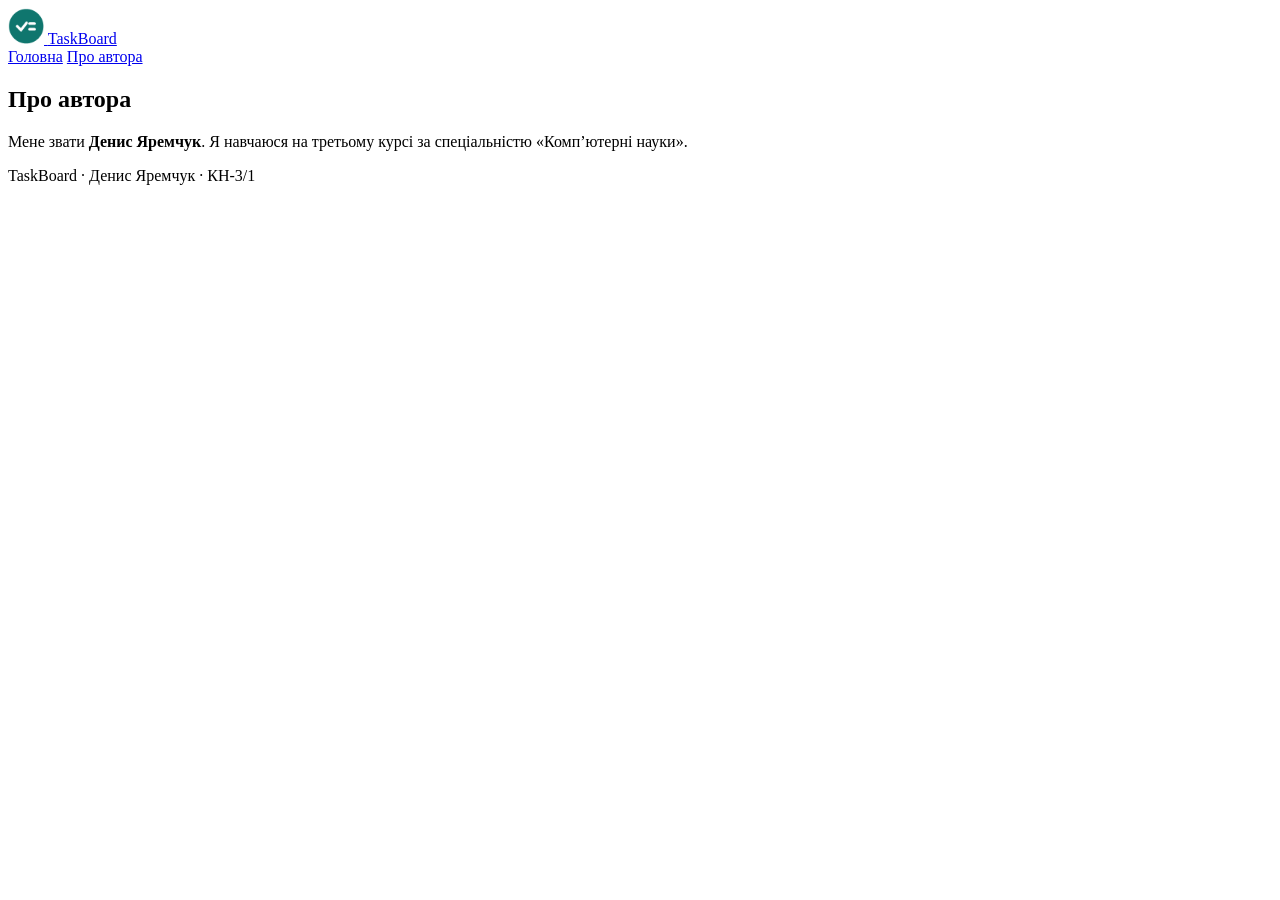
==== about.html @ 59065e0f "Додати початкову інформацію про автора" ====
<!doctype html>
<html lang="uk">
<head>
  <meta charset="utf-8">
  <meta name="viewport" content="width=device-width, initial-scale=1">
  <title>Про автора | TaskBoard</title>
</head>
<body>
  <header class="site-header">
    <a class="brand" href="index.html">
      <img src="images/logo.png" alt="Логотип TaskBoard" width="36" height="36">
      <span>TaskBoard</span>
    </a>
    <nav class="nav" aria-label="Основна навігація">
      <a href="index.html">Головна</a>
      <a href="about.html" aria-current="page">Про автора</a>
    </nav>
  </header>
  <main class="container">
    <article class="card profile">
      <div class="profile-text">
        <h1>Про автора</h1>
        <p>Мене звати <strong>Денис Яремчук</strong>. Я навчаюся на третьому курсі за спеціальністю «Комп’ютерні науки».</p>
      </div>
    </article>
  </main>
  <footer class="site-footer">
    <p>TaskBoard · Денис Яремчук · КН-3/1</p>
  </footer>
</body>
</html>
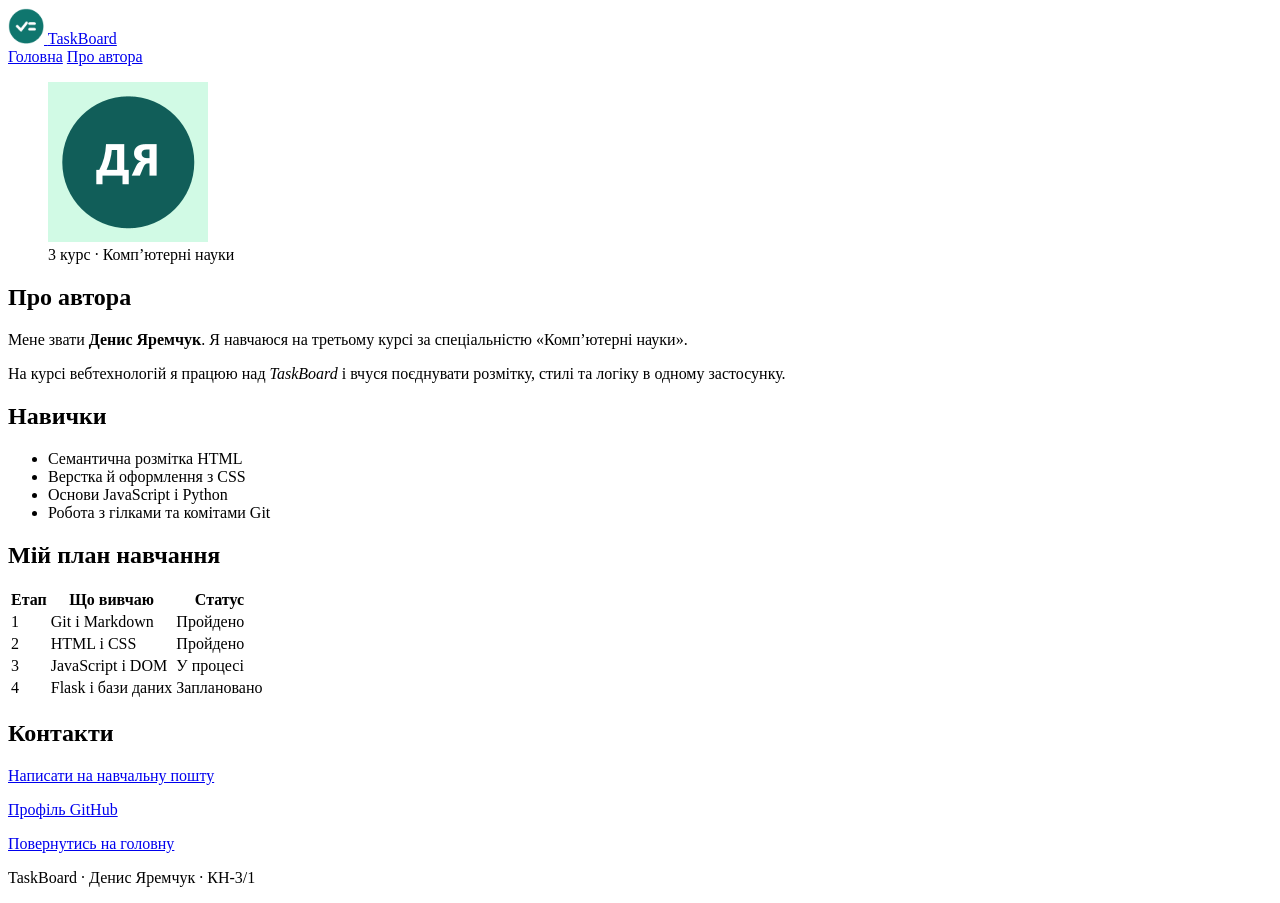
==== commit eb50e8f4: "Оформити семантичну сторінку автора" ====
--- a/about.html
+++ b/about.html
@@ -18,11 +18,45 @@
   </header>
   <main class="container">
     <article class="card profile">
+      <figure>
+        <img src="images/avatar.png" alt="Аватар з ініціалами ДЯ" width="160" height="160">
+        <figcaption>3 курс · Комп’ютерні науки</figcaption>
+      </figure>
       <div class="profile-text">
         <h1>Про автора</h1>
         <p>Мене звати <strong>Денис Яремчук</strong>. Я навчаюся на третьому курсі за спеціальністю «Комп’ютерні науки».</p>
+        <p>На курсі вебтехнологій я працюю над <em>TaskBoard</em> і вчуся поєднувати розмітку, стилі та логіку в одному застосунку.</p>
       </div>
     </article>
+    <section class="card" id="skills">
+      <h2>Навички</h2>
+      <ul>
+        <li>Семантична розмітка HTML</li>
+        <li>Верстка й оформлення з CSS</li>
+        <li>Основи JavaScript і Python</li>
+        <li>Робота з гілками та комітами Git</li>
+      </ul>
+    </section>
+    <section class="card" id="plan">
+      <h2>Мій план навчання</h2>
+      <table>
+        <thead>
+          <tr><th scope="col">Етап</th><th scope="col">Що вивчаю</th><th scope="col">Статус</th></tr>
+        </thead>
+        <tbody>
+          <tr><td>1</td><td>Git і Markdown</td><td>Пройдено</td></tr>
+          <tr><td>2</td><td>HTML і CSS</td><td>Пройдено</td></tr>
+          <tr><td>3</td><td>JavaScript і DOM</td><td>У процесі</td></tr>
+          <tr><td>4</td><td>Flask і бази даних</td><td>Заплановано</td></tr>
+        </tbody>
+      </table>
+    </section>
+    <section class="card" id="contacts">
+      <h2>Контакти</h2>
+      <p><a href="mailto:iaremchuk.d.i_kn24@rcit.ukr.education">Написати на навчальну пошту</a></p>
+      <p><a href="https://github.com/Gaben6769" target="_blank" rel="noopener">Профіль GitHub</a></p>
+      <p><a href="index.html">Повернутись на головну</a></p>
+    </section>
   </main>
   <footer class="site-footer">
     <p>TaskBoard · Денис Яремчук · КН-3/1</p>
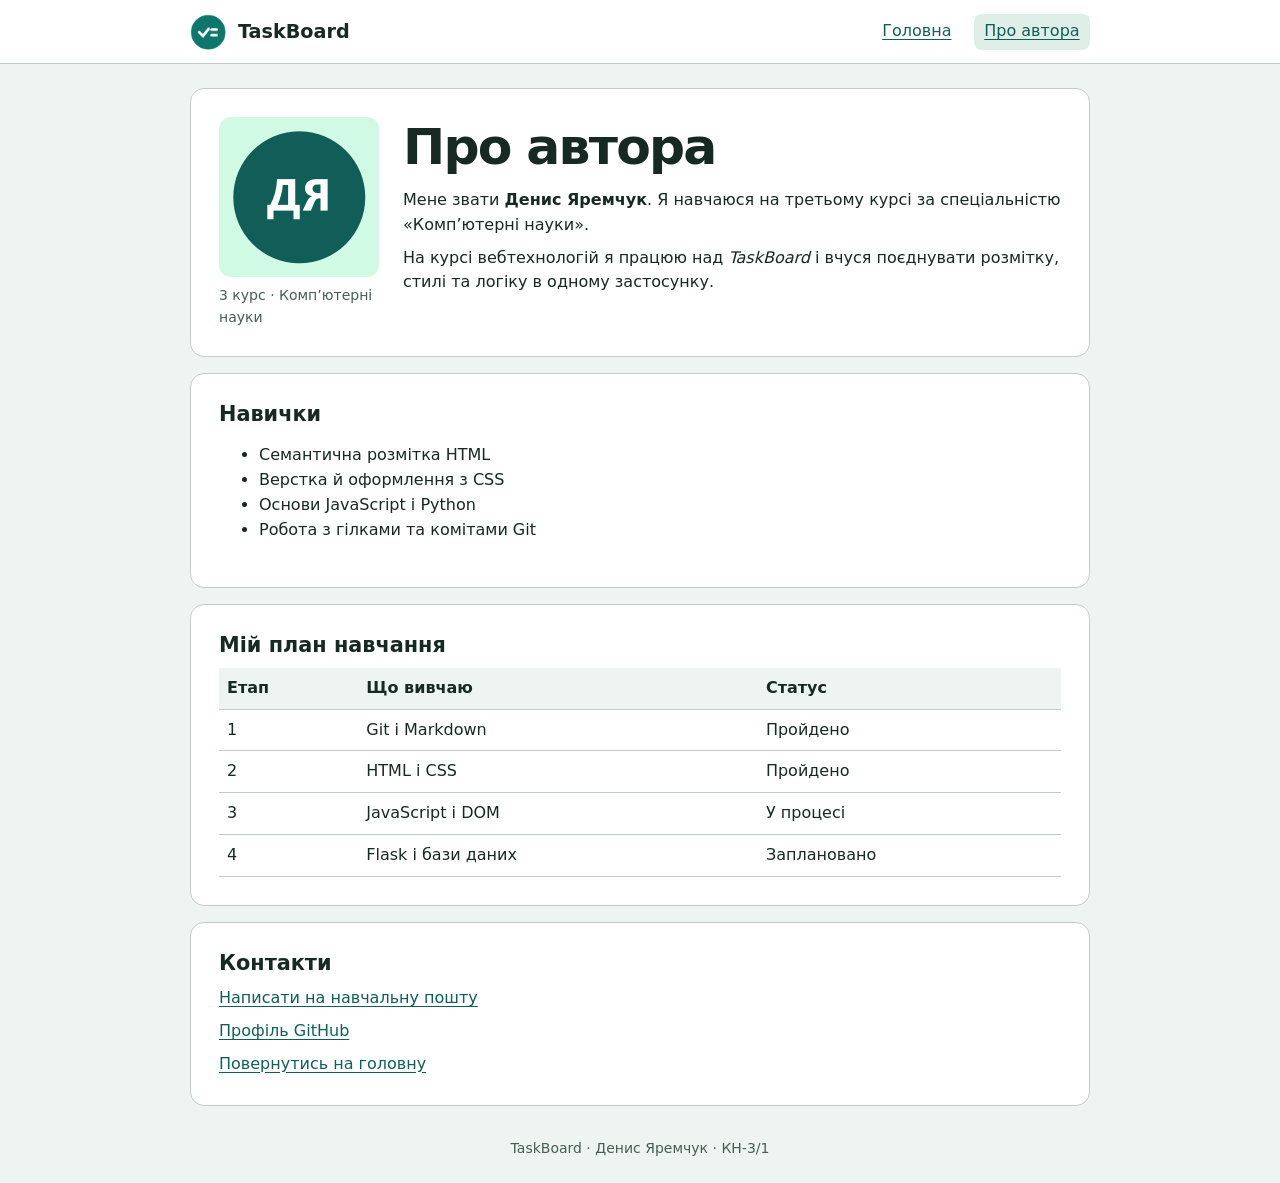
==== commit 260aabe8: "Додати форму задачі та адаптивні стилі Flexbox" ====
--- a/about.html
+++ b/about.html
@@ -4,6 +4,7 @@
   <meta charset="utf-8">
   <meta name="viewport" content="width=device-width, initial-scale=1">
   <title>Про автора | TaskBoard</title>
+  <link rel="stylesheet" href="style.css">
 </head>
 <body>
   <header class="site-header">
--- a/style.css
+++ b/style.css
@@ -0,0 +1,252 @@
+:root {
+  --bg: #eef4f1;
+  --card: #fff;
+  --text: #162923;
+  --muted: #465e54;
+  --primary: #0f766e;
+  --primary-dark: #115e59;
+  --border: #bfcfc8;
+  --danger: #a52a2a;
+  --warning: #b26916;
+  --success: #228462;
+  --radius: 14px;
+}
+
+* {
+  box-sizing: border-box;
+}
+
+body {
+  margin: 0;
+  background: var(--bg);
+  color: var(--text);
+  font-family: system-ui, "Segoe UI", sans-serif;
+  line-height: 1.55;
+}
+
+h1, h2, p {
+  margin: 0;
+}
+
+h1, h2 {
+  line-height: 1.2;
+  margin-bottom: 0.65rem;
+}
+
+h1 {
+  font-size: clamp(1.9rem, 4vw, 3.15rem);
+  letter-spacing: -0.035em;
+}
+
+h2 {
+  font-size: 1.3rem;
+}
+
+p + p {
+  margin-top: 0.5rem;
+}
+
+a {
+  color: var(--primary-dark);
+  text-underline-offset: 0.2em;
+}
+
+img {
+  max-width: 100%;
+  height: auto;
+}
+
+:focus-visible {
+  outline: 2px solid var(--primary);
+  outline-offset: 3px;
+}
+
+.site-header, .brand, .nav {
+  display: flex;
+  align-items: center;
+  gap: 0.75rem;
+}
+
+.site-header {
+  justify-content: space-between;
+  flex-wrap: wrap;
+  padding: 0.85rem max(1rem, calc((100% - 900px) / 2));
+  border-bottom: 1px solid var(--border);
+  background: var(--card);
+}
+
+.brand {
+  color: var(--text);
+  font-size: 1.2rem;
+  font-weight: 750;
+  text-decoration: none;
+}
+
+.nav {
+  flex-wrap: wrap;
+}
+
+.nav a {
+  padding: 0.35rem 0.65rem;
+  border-radius: 0.5rem;
+}
+
+.nav a[aria-current], .nav a:hover {
+  background: #e0eee8;
+}
+
+.container {
+  width: min(900px, calc(100% - 2rem));
+  margin: 1.5rem auto;
+}
+
+.intro, .card {
+  padding: clamp(1rem, 3.5vw, 1.75rem);
+  border: 1px solid var(--border);
+  border-radius: var(--radius);
+  margin-bottom: 1rem;
+  background: var(--card);
+}
+
+.intro {
+  background: #d9eee6;
+  padding-block: clamp(1.5rem, 4vw, 2.75rem);
+}
+
+.intro p, .site-footer, figcaption {
+  color: var(--muted);
+}
+
+.site-footer {
+  padding: 0.5rem 1rem 1.5rem;
+  text-align: center;
+  font-size: 0.875rem;
+}
+
+.profile, .form-row {
+  display: flex;
+  gap: 1rem;
+}
+
+.profile {
+  align-items: flex-start;
+  gap: 1.5rem;
+}
+
+.profile figure {
+  flex: 0 0 160px;
+  margin: 0;
+}
+
+.profile img {
+  border-radius: 0.75rem;
+}
+
+.profile-text {
+  flex: 1;
+  min-width: 0;
+}
+
+figcaption {
+  font-size: 0.875rem;
+}
+
+table {
+  width: 100%;
+  border-collapse: collapse;
+}
+
+th, td {
+  padding: 0.5rem;
+  border-bottom: 1px solid var(--border);
+  text-align: start;
+  overflow-wrap: anywhere;
+}
+
+th {
+  background: var(--bg);
+}
+
+.task-form, .field {
+  display: flex;
+  flex-direction: column;
+}
+
+.task-form {
+  gap: 0.85rem;
+}
+
+.form-row {
+  flex-wrap: wrap;
+}
+
+.field {
+  gap: 0.25rem;
+  min-width: 0;
+  font-size: 0.9rem;
+  font-weight: 650;
+}
+
+.field.grow {
+  flex: 1 1 260px;
+}
+
+input[type="text"], input[type="date"], select, textarea {
+  width: 100%;
+  min-width: 0;
+  padding: 0.55rem 0.7rem;
+  border: 1px solid var(--border);
+  border-radius: 0.5rem;
+  background: var(--card);
+  color: var(--text);
+  font: inherit;
+  font-size: 1rem;
+  font-weight: 400;
+}
+
+textarea {
+  resize: vertical;
+}
+
+.btn {
+  align-self: flex-start;
+  padding: 0.65rem 1rem;
+  border: 0;
+  border-radius: 0.5rem;
+  background: var(--primary);
+  color: white;
+  font: inherit;
+  font-weight: 650;
+  cursor: pointer;
+}
+
+.btn:hover {
+  background: var(--primary-dark);
+}
+
+.form-message {
+  color: var(--danger);
+  font-size: 0.9rem;
+}
+
+.form-message:empty {
+  margin-top: -0.85rem;
+}
+
+@media (max-width: 600px) {
+  .site-header, .profile, .form-row {
+    flex-direction: column;
+  }
+
+  .site-header {
+    align-items: flex-start;
+  }
+
+  .profile figure, .field.grow {
+    flex: 0 0 auto;
+  }
+
+  .btn {
+    align-self: stretch;
+  }
+}
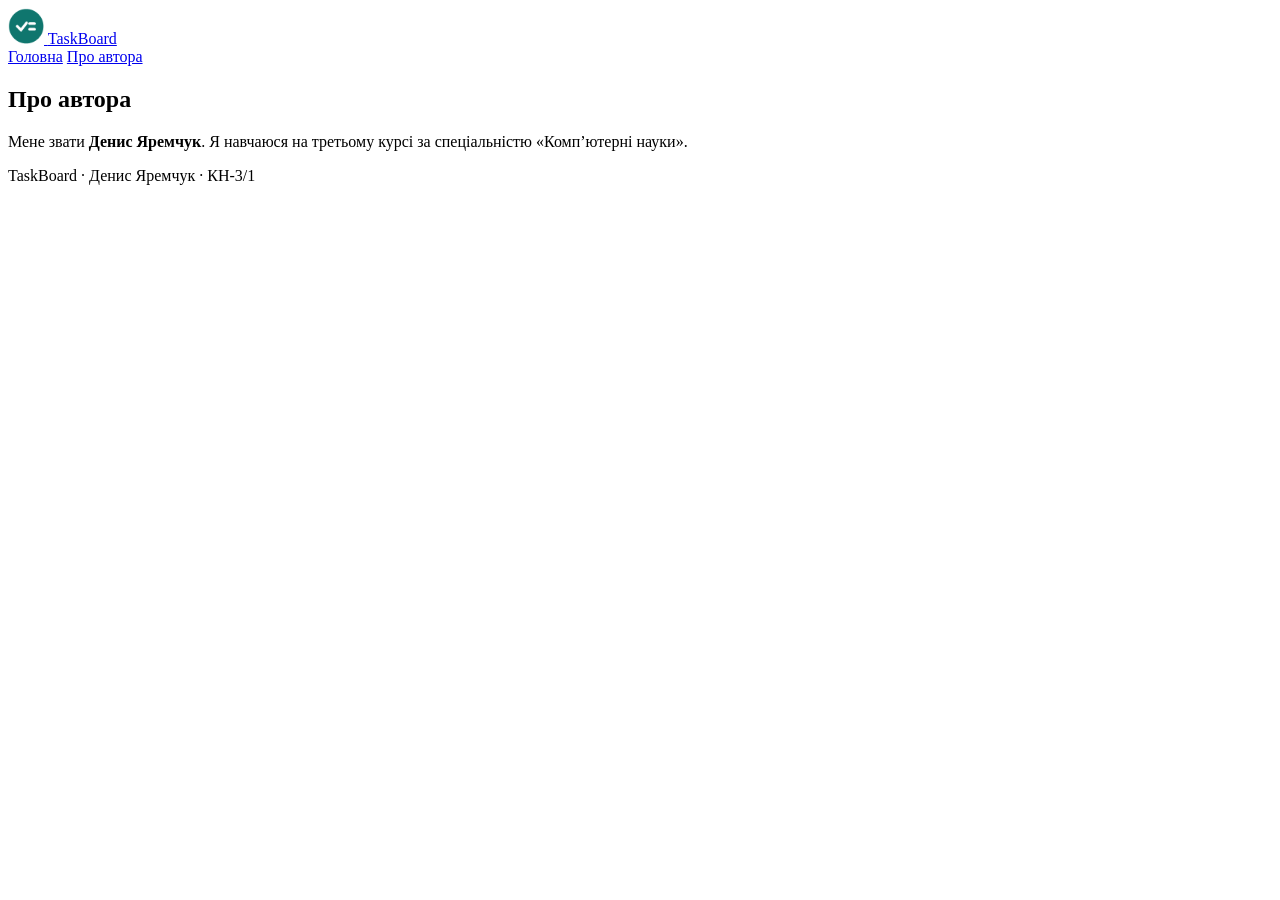
==== commit 91e64ee1: "Merge pull request #1 from Gaben6769/update-about Додати початкову інформацію про автора" ====
--- a/about.html
+++ b/about.html
@@ -4,7 +4,6 @@
   <meta charset="utf-8">
   <meta name="viewport" content="width=device-width, initial-scale=1">
   <title>Про автора | TaskBoard</title>
-  <link rel="stylesheet" href="style.css">
 </head>
 <body>
   <header class="site-header">
@@ -19,45 +18,11 @@
   </header>
   <main class="container">
     <article class="card profile">
-      <figure>
-        <img src="images/avatar.png" alt="Аватар з ініціалами ДЯ" width="160" height="160">
-        <figcaption>3 курс · Комп’ютерні науки</figcaption>
-      </figure>
       <div class="profile-text">
         <h1>Про автора</h1>
         <p>Мене звати <strong>Денис Яремчук</strong>. Я навчаюся на третьому курсі за спеціальністю «Комп’ютерні науки».</p>
-        <p>На курсі вебтехнологій я працюю над <em>TaskBoard</em> і вчуся поєднувати розмітку, стилі та логіку в одному застосунку.</p>
       </div>
     </article>
-    <section class="card" id="skills">
-      <h2>Навички</h2>
-      <ul>
-        <li>Семантична розмітка HTML</li>
-        <li>Верстка й оформлення з CSS</li>
-        <li>Основи JavaScript і Python</li>
-        <li>Робота з гілками та комітами Git</li>
-      </ul>
-    </section>
-    <section class="card" id="plan">
-      <h2>Мій план навчання</h2>
-      <table>
-        <thead>
-          <tr><th scope="col">Етап</th><th scope="col">Що вивчаю</th><th scope="col">Статус</th></tr>
-        </thead>
-        <tbody>
-          <tr><td>1</td><td>Git і Markdown</td><td>Пройдено</td></tr>
-          <tr><td>2</td><td>HTML і CSS</td><td>Пройдено</td></tr>
-          <tr><td>3</td><td>JavaScript і DOM</td><td>У процесі</td></tr>
-          <tr><td>4</td><td>Flask і бази даних</td><td>Заплановано</td></tr>
-        </tbody>
-      </table>
-    </section>
-    <section class="card" id="contacts">
-      <h2>Контакти</h2>
-      <p><a href="mailto:iaremchuk.d.i_kn24@rcit.ukr.education">Написати на навчальну пошту</a></p>
-      <p><a href="https://github.com/Gaben6769" target="_blank" rel="noopener">Профіль GitHub</a></p>
-      <p><a href="index.html">Повернутись на головну</a></p>
-    </section>
   </main>
   <footer class="site-footer">
     <p>TaskBoard · Денис Яремчук · КН-3/1</p>
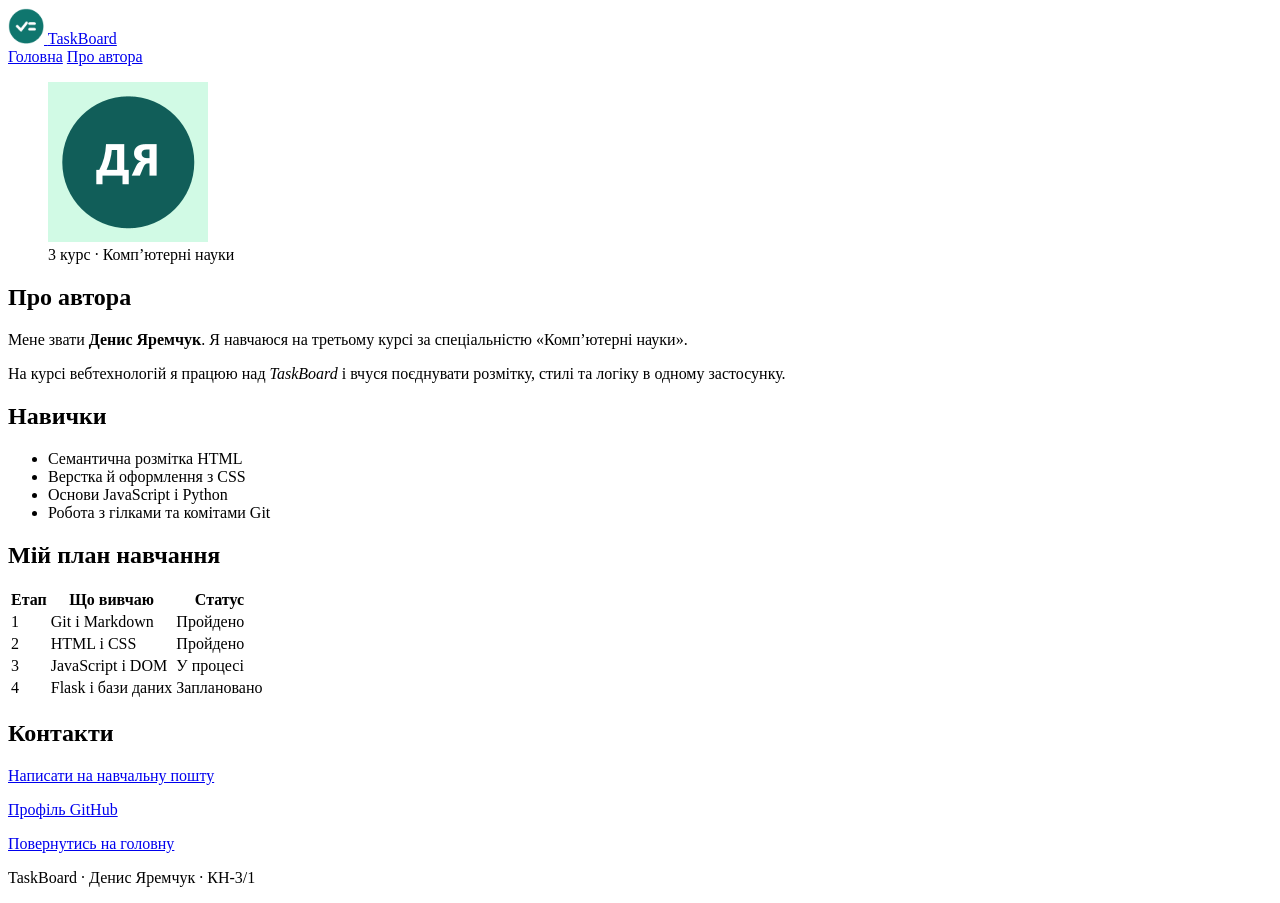
==== commit e14a8835: "Merge pull request #2 from Gaben6769/html-pages Практична 8 · Семантичний HTML і сторінка автора" ====
--- a/about.html
+++ b/about.html
@@ -18,11 +18,45 @@
   </header>
   <main class="container">
     <article class="card profile">
+      <figure>
+        <img src="images/avatar.png" alt="Аватар з ініціалами ДЯ" width="160" height="160">
+        <figcaption>3 курс · Комп’ютерні науки</figcaption>
+      </figure>
       <div class="profile-text">
         <h1>Про автора</h1>
         <p>Мене звати <strong>Денис Яремчук</strong>. Я навчаюся на третьому курсі за спеціальністю «Комп’ютерні науки».</p>
+        <p>На курсі вебтехнологій я працюю над <em>TaskBoard</em> і вчуся поєднувати розмітку, стилі та логіку в одному застосунку.</p>
       </div>
     </article>
+    <section class="card" id="skills">
+      <h2>Навички</h2>
+      <ul>
+        <li>Семантична розмітка HTML</li>
+        <li>Верстка й оформлення з CSS</li>
+        <li>Основи JavaScript і Python</li>
+        <li>Робота з гілками та комітами Git</li>
+      </ul>
+    </section>
+    <section class="card" id="plan">
+      <h2>Мій план навчання</h2>
+      <table>
+        <thead>
+          <tr><th scope="col">Етап</th><th scope="col">Що вивчаю</th><th scope="col">Статус</th></tr>
+        </thead>
+        <tbody>
+          <tr><td>1</td><td>Git і Markdown</td><td>Пройдено</td></tr>
+          <tr><td>2</td><td>HTML і CSS</td><td>Пройдено</td></tr>
+          <tr><td>3</td><td>JavaScript і DOM</td><td>У процесі</td></tr>
+          <tr><td>4</td><td>Flask і бази даних</td><td>Заплановано</td></tr>
+        </tbody>
+      </table>
+    </section>
+    <section class="card" id="contacts">
+      <h2>Контакти</h2>
+      <p><a href="mailto:iaremchuk.d.i_kn24@rcit.ukr.education">Написати на навчальну пошту</a></p>
+      <p><a href="https://github.com/Gaben6769" target="_blank" rel="noopener">Профіль GitHub</a></p>
+      <p><a href="index.html">Повернутись на головну</a></p>
+    </section>
   </main>
   <footer class="site-footer">
     <p>TaskBoard · Денис Яремчук · КН-3/1</p>
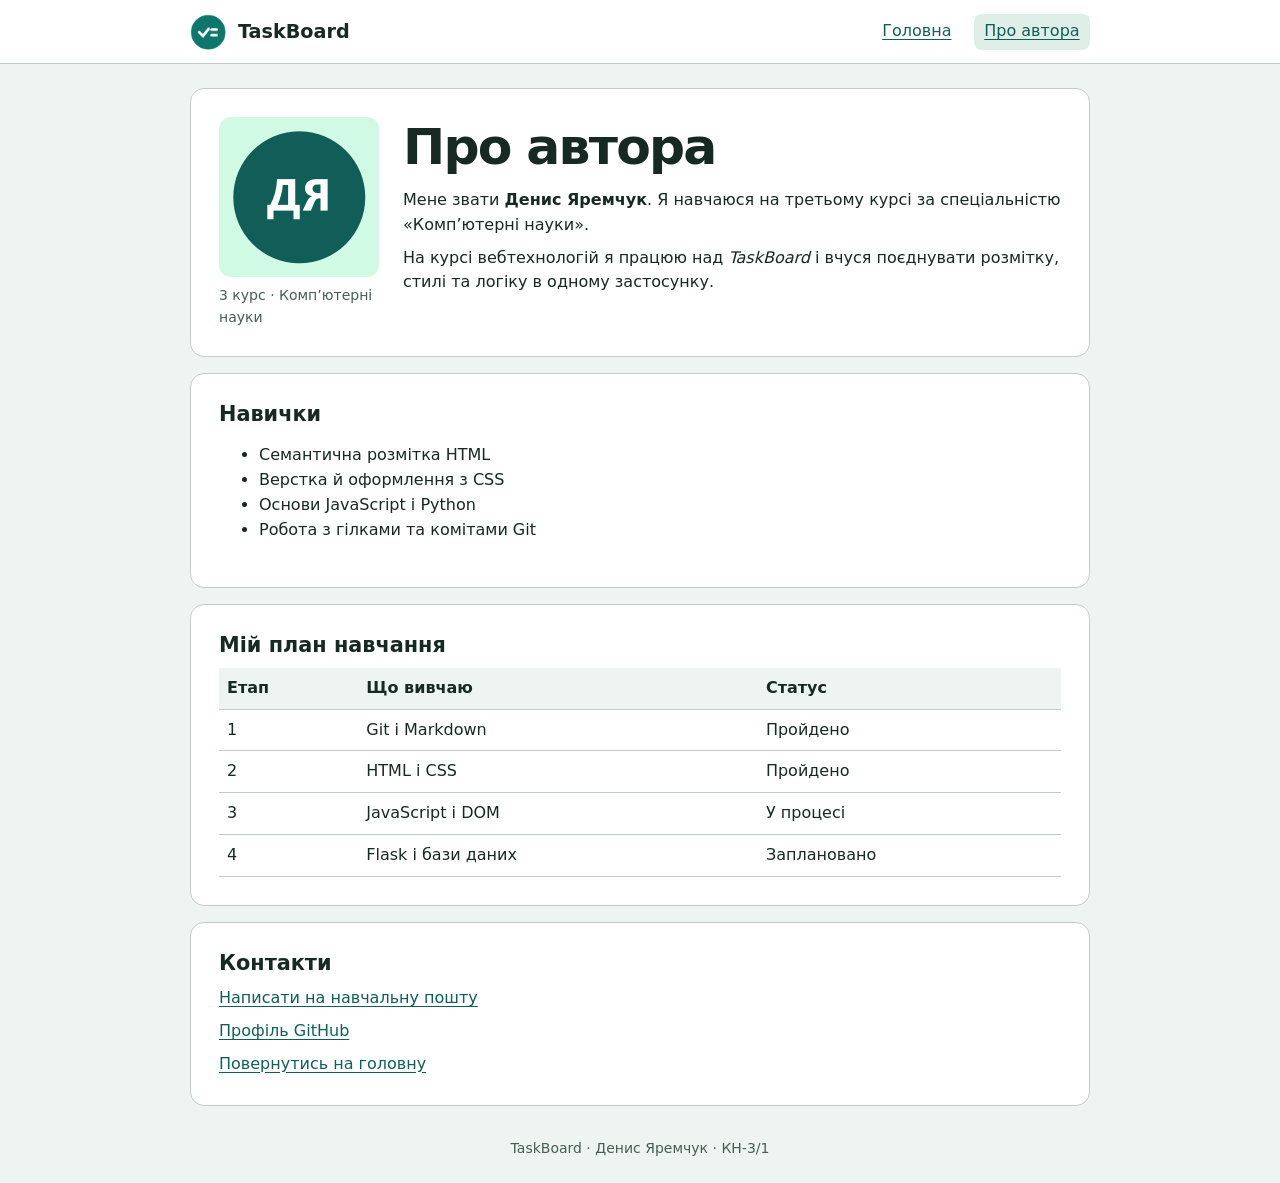
==== commit ba891b80: "Merge pull request #3 from Gaben6769/flex-form Практична 9 · Адаптивна верстка і форма задачі" ====
--- a/about.html
+++ b/about.html
@@ -4,6 +4,7 @@
   <meta charset="utf-8">
   <meta name="viewport" content="width=device-width, initial-scale=1">
   <title>Про автора | TaskBoard</title>
+  <link rel="stylesheet" href="style.css">
 </head>
 <body>
   <header class="site-header">
--- a/style.css
+++ b/style.css
@@ -0,0 +1,252 @@
+:root {
+  --bg: #eef4f1;
+  --card: #fff;
+  --text: #162923;
+  --muted: #465e54;
+  --primary: #0f766e;
+  --primary-dark: #115e59;
+  --border: #bfcfc8;
+  --danger: #a52a2a;
+  --warning: #b26916;
+  --success: #228462;
+  --radius: 14px;
+}
+
+* {
+  box-sizing: border-box;
+}
+
+body {
+  margin: 0;
+  background: var(--bg);
+  color: var(--text);
+  font-family: system-ui, "Segoe UI", sans-serif;
+  line-height: 1.55;
+}
+
+h1, h2, p {
+  margin: 0;
+}
+
+h1, h2 {
+  line-height: 1.2;
+  margin-bottom: 0.65rem;
+}
+
+h1 {
+  font-size: clamp(1.9rem, 4vw, 3.15rem);
+  letter-spacing: -0.035em;
+}
+
+h2 {
+  font-size: 1.3rem;
+}
+
+p + p {
+  margin-top: 0.5rem;
+}
+
+a {
+  color: var(--primary-dark);
+  text-underline-offset: 0.2em;
+}
+
+img {
+  max-width: 100%;
+  height: auto;
+}
+
+:focus-visible {
+  outline: 2px solid var(--primary);
+  outline-offset: 3px;
+}
+
+.site-header, .brand, .nav {
+  display: flex;
+  align-items: center;
+  gap: 0.75rem;
+}
+
+.site-header {
+  justify-content: space-between;
+  flex-wrap: wrap;
+  padding: 0.85rem max(1rem, calc((100% - 900px) / 2));
+  border-bottom: 1px solid var(--border);
+  background: var(--card);
+}
+
+.brand {
+  color: var(--text);
+  font-size: 1.2rem;
+  font-weight: 750;
+  text-decoration: none;
+}
+
+.nav {
+  flex-wrap: wrap;
+}
+
+.nav a {
+  padding: 0.35rem 0.65rem;
+  border-radius: 0.5rem;
+}
+
+.nav a[aria-current], .nav a:hover {
+  background: #e0eee8;
+}
+
+.container {
+  width: min(900px, calc(100% - 2rem));
+  margin: 1.5rem auto;
+}
+
+.intro, .card {
+  padding: clamp(1rem, 3.5vw, 1.75rem);
+  border: 1px solid var(--border);
+  border-radius: var(--radius);
+  margin-bottom: 1rem;
+  background: var(--card);
+}
+
+.intro {
+  background: #d9eee6;
+  padding-block: clamp(1.5rem, 4vw, 2.75rem);
+}
+
+.intro p, .site-footer, figcaption {
+  color: var(--muted);
+}
+
+.site-footer {
+  padding: 0.5rem 1rem 1.5rem;
+  text-align: center;
+  font-size: 0.875rem;
+}
+
+.profile, .form-row {
+  display: flex;
+  gap: 1rem;
+}
+
+.profile {
+  align-items: flex-start;
+  gap: 1.5rem;
+}
+
+.profile figure {
+  flex: 0 0 160px;
+  margin: 0;
+}
+
+.profile img {
+  border-radius: 0.75rem;
+}
+
+.profile-text {
+  flex: 1;
+  min-width: 0;
+}
+
+figcaption {
+  font-size: 0.875rem;
+}
+
+table {
+  width: 100%;
+  border-collapse: collapse;
+}
+
+th, td {
+  padding: 0.5rem;
+  border-bottom: 1px solid var(--border);
+  text-align: start;
+  overflow-wrap: anywhere;
+}
+
+th {
+  background: var(--bg);
+}
+
+.task-form, .field {
+  display: flex;
+  flex-direction: column;
+}
+
+.task-form {
+  gap: 0.85rem;
+}
+
+.form-row {
+  flex-wrap: wrap;
+}
+
+.field {
+  gap: 0.25rem;
+  min-width: 0;
+  font-size: 0.9rem;
+  font-weight: 650;
+}
+
+.field.grow {
+  flex: 1 1 260px;
+}
+
+input[type="text"], input[type="date"], select, textarea {
+  width: 100%;
+  min-width: 0;
+  padding: 0.55rem 0.7rem;
+  border: 1px solid var(--border);
+  border-radius: 0.5rem;
+  background: var(--card);
+  color: var(--text);
+  font: inherit;
+  font-size: 1rem;
+  font-weight: 400;
+}
+
+textarea {
+  resize: vertical;
+}
+
+.btn {
+  align-self: flex-start;
+  padding: 0.65rem 1rem;
+  border: 0;
+  border-radius: 0.5rem;
+  background: var(--primary);
+  color: white;
+  font: inherit;
+  font-weight: 650;
+  cursor: pointer;
+}
+
+.btn:hover {
+  background: var(--primary-dark);
+}
+
+.form-message {
+  color: var(--danger);
+  font-size: 0.9rem;
+}
+
+.form-message:empty {
+  margin-top: -0.85rem;
+}
+
+@media (max-width: 600px) {
+  .site-header, .profile, .form-row {
+    flex-direction: column;
+  }
+
+  .site-header {
+    align-items: flex-start;
+  }
+
+  .profile figure, .field.grow {
+    flex: 0 0 auto;
+  }
+
+  .btn {
+    align-self: stretch;
+  }
+}
